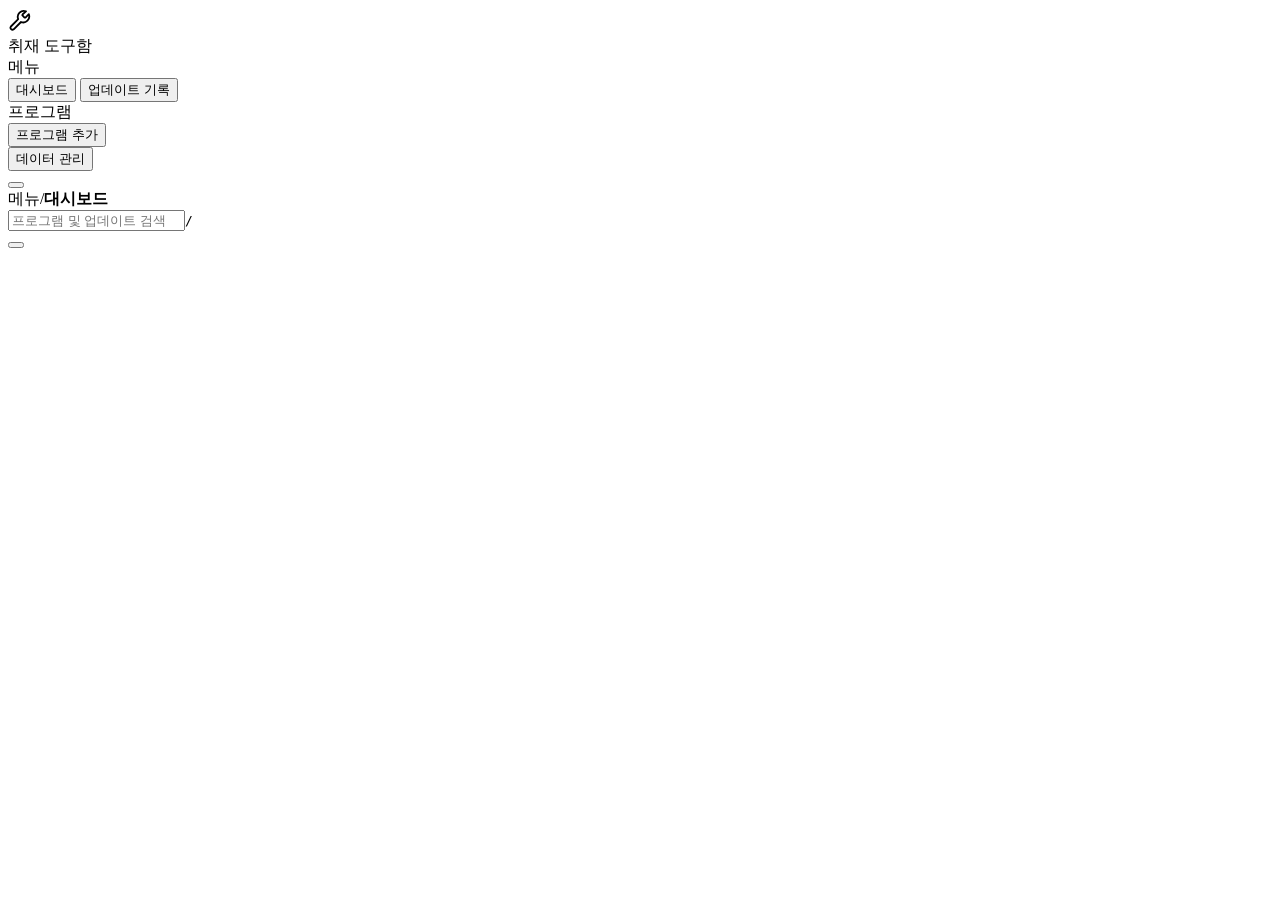
==== secure/admin.html @ 2311b40f "Add dedicated admin HTML to be served after server login" ====
<!doctype html>
<html lang="ko">
<head>
  <meta charset="utf-8" />
  <meta name="viewport" content="width=device-width, initial-scale=1" />
  <meta name="theme-color" content="#0c1322" />
  <meta name="description" content="개인용 취재 자동화 도구와 사용 설명서, 버전 이력을 관리하는 대시보드" />
  <title>취재 도구함 · 관리자</title>
  <link rel="stylesheet" href="styles.css" />
</head>
<body>
  <div class="app-shell">
    <aside class="sidebar" id="sidebar">
      <div class="identity">
        <div class="identity-logo" aria-hidden="true"><svg viewBox="0 0 24 24" width="24" height="24" fill="none" stroke="currentColor" stroke-width="1.8" stroke-linecap="round" stroke-linejoin="round"><path d="M14.7 6.3a1 1 0 0 0 0 1.4l1.6 1.6a1 1 0 0 0 1.4 0l3.1-3.1a6 6 0 0 1-7.8 7.8l-7.3 7.3a2 2 0 0 1-2.8-2.8l7.3-7.3a6 6 0 0 1 7.8-7.8z"/></svg></div>
        <div class="identity-title">취재 도구함</div>
      </div>
      <nav class="menu" aria-label="주요 메뉴">
        <div class="menu-section">메뉴</div>
        <button class="nav-link active" data-nav="home" type="button"><span class="nav-icon" data-icon="grid"></span>대시보드</button>
        <button class="nav-link" data-nav="updates" type="button"><span class="nav-icon" data-icon="clock"></span>업데이트 기록</button>
        <div class="menu-section section-gap">프로그램</div>
        <div id="toolNav"></div>
        <button class="nav-link nav-add" data-action="add-tool" type="button"><span class="nav-icon" data-icon="plus"></span>프로그램 추가</button>
      </nav>
      <div class="sidebar-bottom">
        <button class="settings-link" type="button" data-action="settings"><span data-icon="settings"></span> 데이터 관리 <span data-icon="arrow"></span></button>
      </div>
    </aside>
    <div class="main-col">
      <header class="topbar">
        <button type="button" class="mobile-menu" id="mobileMenu" aria-label="메뉴 열기"><span data-icon="menu"></span></button>
        <div class="breadcrumbs" id="breadcrumbs"><span>메뉴</span><span class="crumb-sep">/</span><strong>대시보드</strong></div>
        <div class="header-actions">
          <div class="search-wrap"><span data-icon="search"></span><input id="searchInput" type="search" placeholder="프로그램 및 업데이트 검색" aria-label="프로그램 검색" autocomplete="off" /><kbd>/</kbd></div>
          <button type="button" class="icon-button" data-action="settings" aria-label="데이터 관리" title="데이터 관리"><span data-icon="settings"></span></button>
        </div>
      </header>
      <main class="main-content" id="content" tabindex="-1"></main>
    </div>
  </div>
  <div id="modalRoot"></div>
  <div class="toast-area" id="toastArea" aria-live="polite"></div>
  <script src="catalog.js"></script>
  <script src="app.js"></script>
</body>
</html>
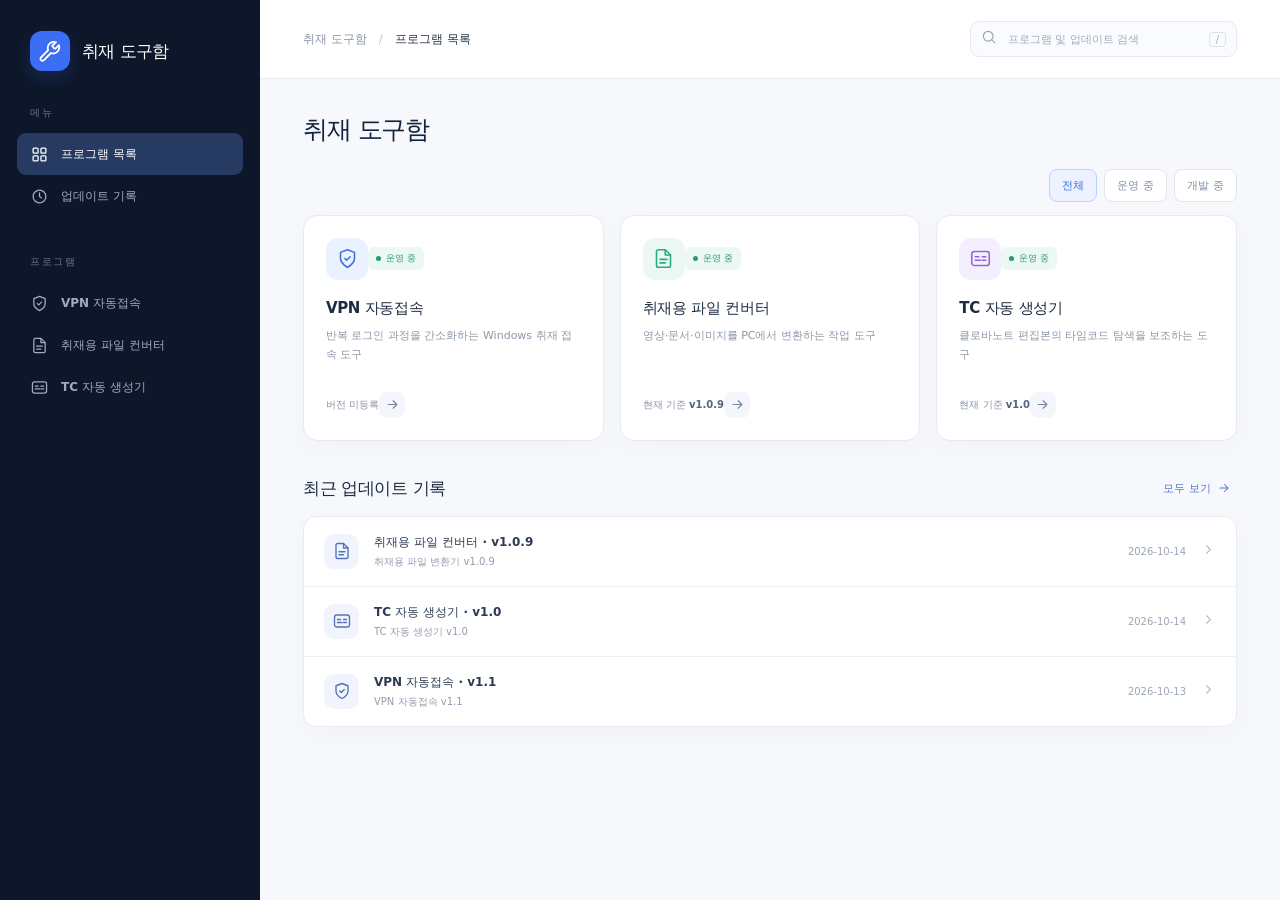
==== commit a66cc84b: "Block public GitHub Pages execution of secure administrator HTML" ====
--- a/secure/admin.html
+++ b/secure/admin.html
@@ -42,6 +42,17 @@
   <div id="modalRoot"></div>
   <div class="toast-area" id="toastArea" aria-live="polite"></div>
   <script src="catalog.js"></script>
-  <script src="app.js"></script>
+  <script>
+    // The editor must execute only when delivered by the authenticated Worker.
+    // The Worker injects REPORTER_ADMIN_SERVER immediately before catalog.js.
+    if (window.REPORTER_ADMIN_SERVER === true) {
+      const script = document.createElement('script');
+      script.src = 'app.js';
+      document.body.appendChild(script);
+    } else {
+      try { localStorage.removeItem('reporter-toolkit-github-remember-v1'); } catch {}
+      window.location.replace('https://songseung88-sys.github.io/reporter-toolkit/view.html');
+    }
+  </script>
 </body>
 </html>
